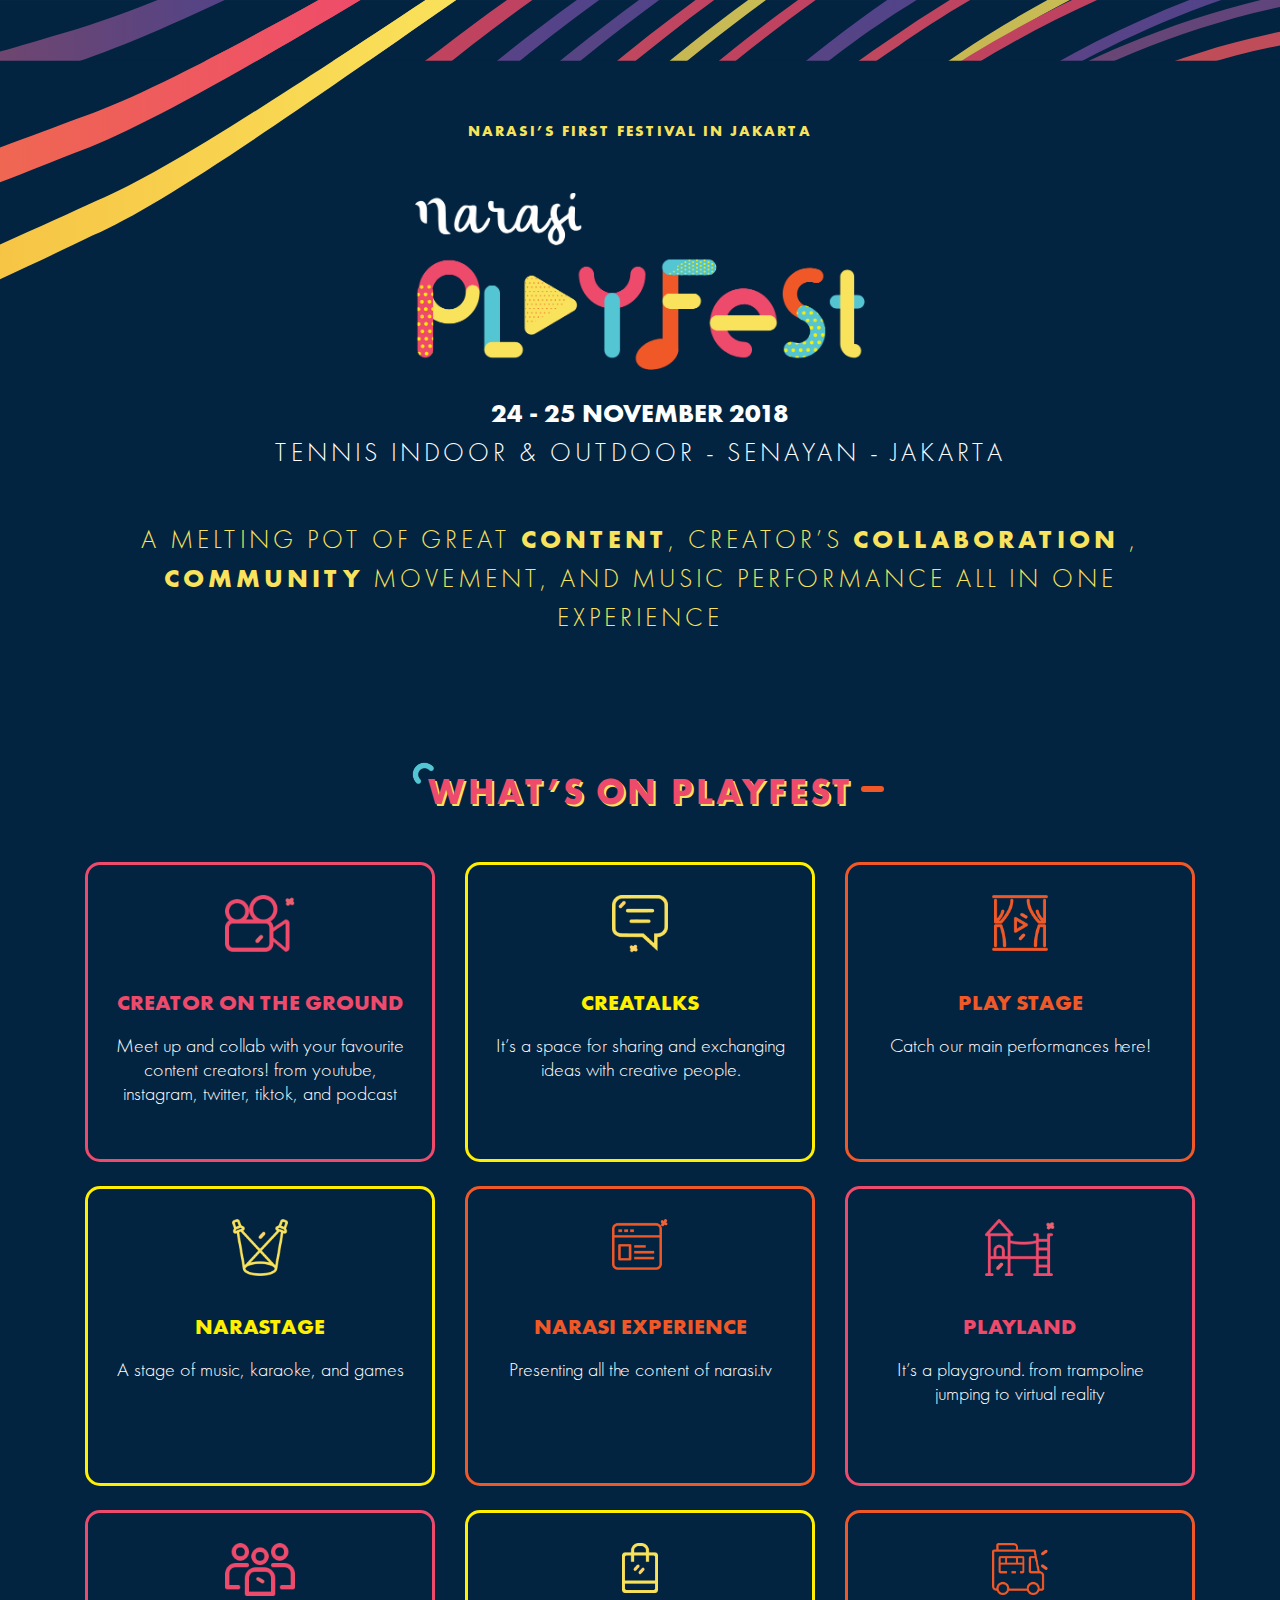
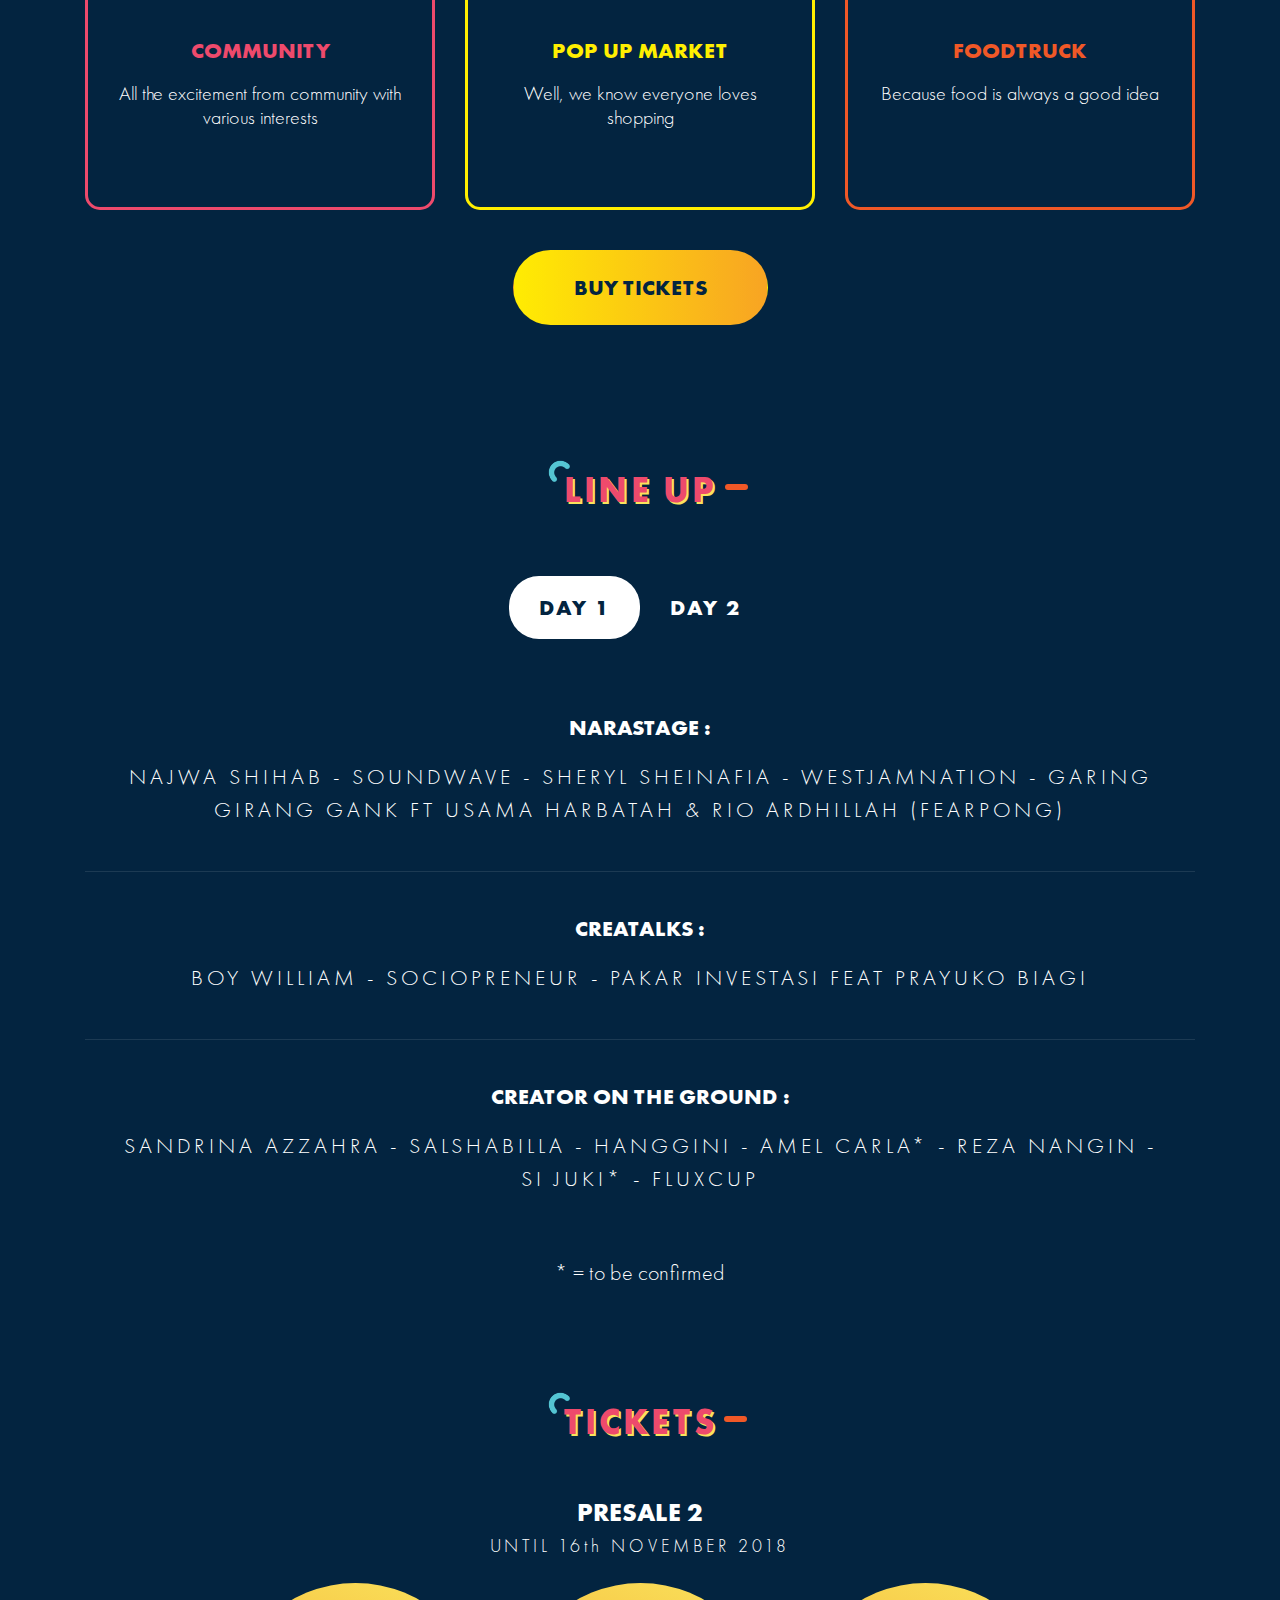
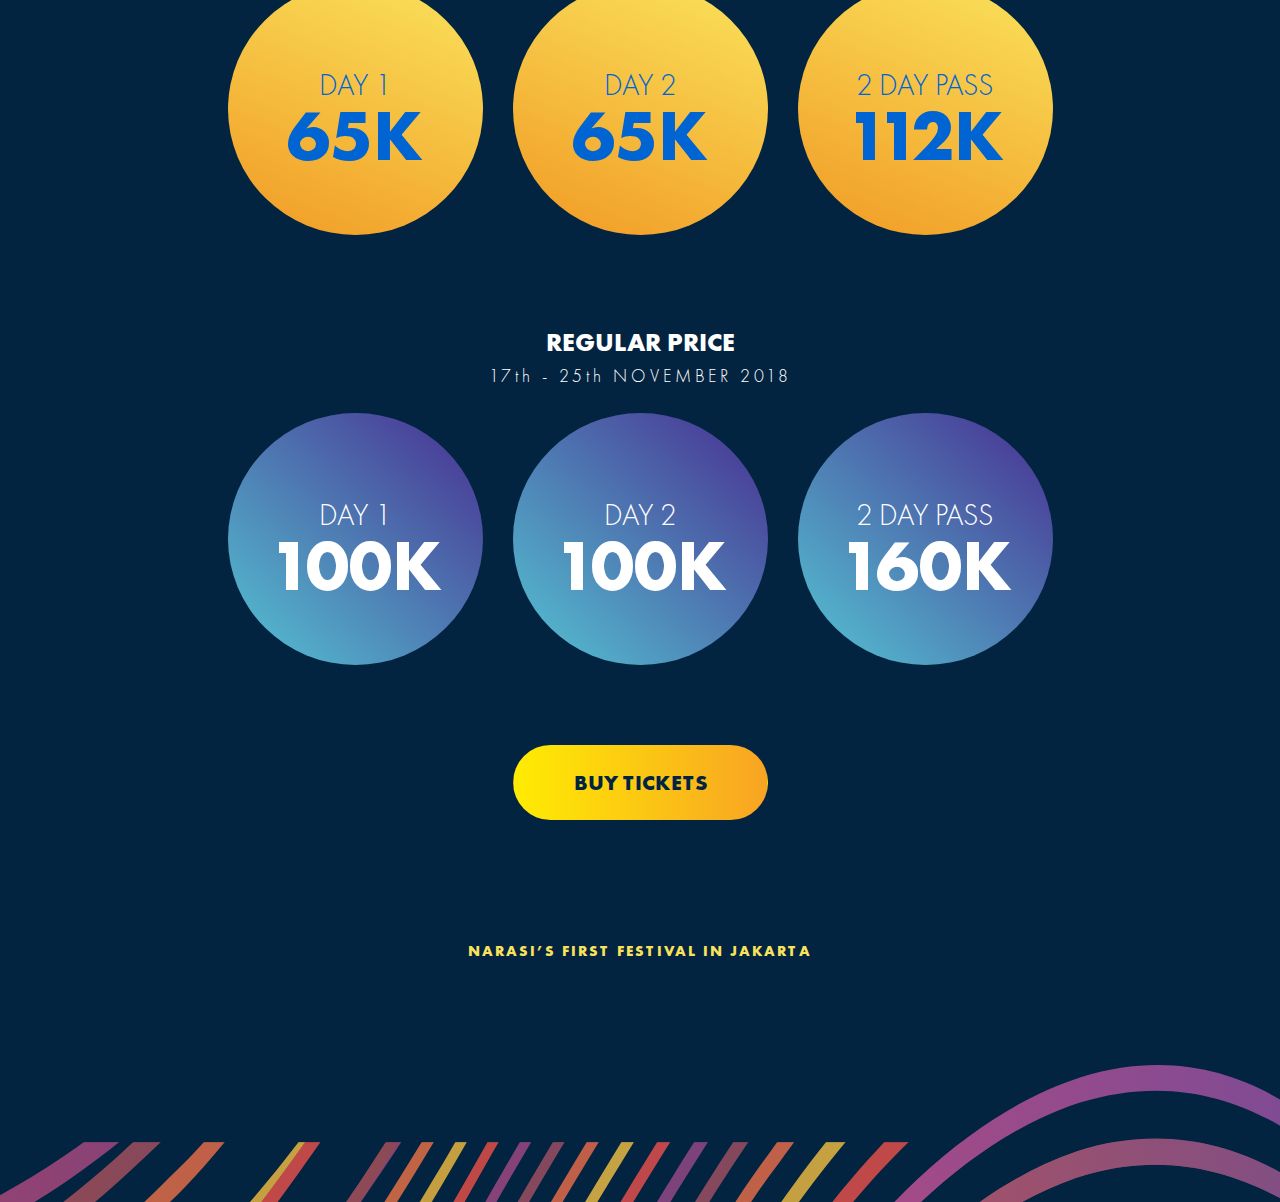
==== playfest.html @ a9dc9134 "first init" ====
<!doctype html>
<html lang="en">

<head>
    <title>Narasi TV - Playfest</title>
    <!-- Required meta tags -->
    <meta charset="utf-8">
    <meta name="viewport" content="width=device-width, initial-scale=1, shrink-to-fit=no, user-scalable=0">
    <link rel="shortcut icon" href="img/favicon.ico" type="image/x-icon" />

    <!-- Bootstrap CSS -->
    <link rel="stylesheet" href="assets/css/bootstrap.min.css">
    <link rel="stylesheet" href="assets/css/styles.css">
    <link rel="stylesheet" href="assets/css/responsive.css">
    <!-- Google Tag Manager -->
    <script>
        (function (w, d, s, l, i) {
            w[l] = w[l] || [];
            w[l].push({
                'gtm.start': new Date().getTime(),
                event: 'gtm.js'
            });
            var f = d.getElementsByTagName(s)[0],
                j = d.createElement(s),
                dl = l != 'dataLayer' ? '&l=' + l : '';
            j.async = true;
            j.src =
                'https://www.googletagmanager.com/gtm.js?id=' + i + dl;
            f.parentNode.insertBefore(j, f);
        })(window, document, 'script', 'dataLayer', 'GTM-NXWLN9T');
    </script>
    <!-- End Google Tag Manager -->

</head>

<body class="bg-land">
    <div class="container">
        <div class="text-center narasi-pad">
            <p class="head-text">NARASI’S FIRST FESTIVAL IN JAKARTA</p>
            <div class="logo mb-4">
                <img src="img/logo@2x.png" class="img-fluid" alt="">
            </div>
            <p class="basic">24 - 25 NOVEMBER 2018</p>
            <p class="basic-lite light-font lt-4 mb-5">TENNIS INDOOR & OUTDOOR - SENAYAN - JAKARTA</p>

            <p class="text-yellow melst">
                A MELTING POT OF GREAT <strong>CONTENT</strong>, CREATOR’S <strong>COLLABORATION</strong> , <br>
                <strong>COMMUNITY</strong> MOVEMENT, AND MUSIC PERFORMANCE ALL IN ONE EXPERIENCE
            </p>
        </div>
    </div>
    <div class="container pt-3">
        <div class="text-center">
            <h3 class="heading-3 mt-5 mb-5">WHAT’S ON PLAYFEST</h3>
            <div class="row">
                <div class="col-xl-4 col-md-6 col-sm-6 mb-4">
                    <div class="tree-bdr red">
                        <div class="icona">
                            <img src="img/camera.png" class="img-fluid" alt="">
                        </div>
                        <h4 class="mt-5 mb-3">CREATOR ON THE GROUND</h4>
                        <p>Meet up and collab with your favourite content creators! from youtube, instagram, twitter,
                            tiktok, and podcast</p>
                    </div>
                </div>
                <div class="col-xl-4 col-md-6 col-sm-6 mb-4">
                    <div class="tree-bdr yellow">
                        <div class="icona">
                            <img src="img/ic-creatalks@2x.png" class="img-fluid" alt="">
                        </div>
                        <h4 class="mt-5 mb-3">CREATALKS</h4>
                        <p>It’s a space for sharing and exchanging ideas with creative people.</p>
                    </div>
                </div>
                <div class="col-xl-4 col-md-6 col-sm-6 mb-4">
                    <div class="tree-bdr orange">
                        <div class="icona">
                            <img src="img/ic-play-stage@2x.png" class="img-fluid" alt="">
                        </div>
                        <h4 class="mt-5 mb-3">PLAY STAGE</h4>
                        <p>Catch our main performances here!</p>
                    </div>
                </div>
                <div class="col-xl-4 col-md-6 col-sm-6 mb-4">
                    <div class="tree-bdr yellow">
                        <div class="icona">
                            <img src="img/ic-narastage@2x.png" class="img-fluid" alt="">
                        </div>
                        <h4 class="mt-5 mb-3">NARASTAGE</h4>
                        <p>A stage of music, karaoke, and games </p>
                    </div>
                </div>

                <div class="col-xl-4 col-md-6 col-sm-6 mb-4">
                    <div class="tree-bdr orange">
                        <div class="icona">
                            <img src="img/ic-naraex@2x.png" class="img-fluid" alt="">
                        </div>
                        <h4 class="mt-5 mb-3">NARASI EXPERIENCE</h4>
                        <p>Presenting all the content of narasi.tv</p>
                    </div>
                </div>

                <div class="col-xl-4 col-md-6 col-sm-6 mb-4">
                    <div class="tree-bdr red">
                        <div class="icona">
                            <img src="img/ic-playland@2x.png" class="img-fluid" alt="">
                        </div>
                        <h4 class="mt-5 mb-3">PLAYLAND</h4>
                        <p>It’s a playground. from trampoline jumping to virtual reality</p>
                    </div>
                </div>
                <div class="col-xl-4 col-md-6 col-sm-6 mb-4">
                    <div class="tree-bdr red">
                        <div class="icona">
                            <img src="img/ic-comminity@2x.png" class="img-fluid" alt="">
                        </div>
                        <h4 class="mt-5 mb-3">COMMUNITY </h4>
                        <p>All the excitement from community with various interests</p>
                    </div>
                </div>
                <div class="col-xl-4 col-md-6 col-sm-6 mb-4">
                    <div class="tree-bdr yellow">
                        <div class="icona popup">
                            <img src="img/ic-popup@2x.png" class="img-fluid" alt="">
                        </div>
                        <h4 class="mt-5 mb-3">POP UP MARKET</h4>
                        <p>Well, we know everyone loves shopping </p>
                    </div>
                </div>
                <div class="col-xl-4 col-md-6 col-sm-6 mb-4">
                    <div class="tree-bdr orange">
                        <div class="icona">
                            <img src="img/ic-foodtruck@2x.png" class="img-fluid" alt="">
                        </div>
                        <h4 class="mt-5 mb-3">FOODTRUCK</h4>
                        <p>Because food is always a good idea</p>
                    </div>
                </div>
            </div>

            <a href="http://bit.ly/tiketplayfest" class="btn btn-yellow mt-3">BUY TICKETS</a>
        </div>
    </div>
    <div class="container pt-5 mt-5">
        <div class="text-center">
            <h3 class="heading-3 mt-5 mb-5">LINE UP</h3>

            <div class="content-tab pt-3">
                <ul class="nav nav-pills justify-content-center" id="myTab" role="tablist">
                    <li class="nav-item">
                        <a class="nav-link nav-link-tab active" id="day-one-tab" data-toggle="tab" href="#day-one" role="tab"
                            aria-controls="day-one" aria-selected="true">DAY 1</a>
                    </li>
                    <li class="nav-item">
                        <a class="nav-link nav-link-tab" id="day-two-tab" data-toggle="tab" href="#day-two" role="tab"
                            aria-controls="day-two" aria-selected="false">DAY 2</a>
                    </li>
                </ul>
                <div class="tab-content mt-5" id="myTabContent">
                    <div class="tab-pane fade show active" id="day-one" role="tabpanel" aria-labelledby="day-one-tab">
                        <div class="pt-4 mb-3">
                            <p class="line-title">NARASTAGE :</p>
                            <p class="lt-4 line-up">
                                NAJWA SHIHAB - SOUNDWAVE - SHERYL SHEINAFIA - WESTJAMNATION - GARING <br>
                                GIRANG GANK FT USAMA HARBATAH & RIO ARDHILLAH (FEARPONG)
                            </p>
                        </div>
                        <hr>
                        <div class="pt-4 mb-3">
                            <p class="line-title">CREATALKS :</p>
                            <p class="lt-4 line-up">
                                BOY WILLIAM - SOCIOPRENEUR - PAKAR INVESTASI FEAT PRAYUKO BIAGI
                            </p>
                        </div>
                        <hr>
                        <div class="pt-4 mb-3">
                            <p class="line-title">CREATOR ON THE GROUND :</p>
                            <p class="lt-4 line-up">
                                SANDRINA AZZAHRA - SALSHABILLA - HANGGINI - AMEL CARLA* - REZA NANGIN - <br> SI JUKI* -
                                FLUXCUP
                            </p>
                        </div>
                        <p class="pt-3">* = to be confirmed</p>
                    </div>
                    <div class="tab-pane fade" id="day-two" role="tabpanel" aria-labelledby="day-two-tab">
                        <div class="pt-4 mb-3">
                            <p class="line-title">NARASTAGE :</p>
                            <p class="lt-4">
                                KUNTO AJI - BARASUARA - ELMAND OFFICIAL & KARINA LARASATI - HIVI - OOMLEO BERKARAOKE -
                                NAJWA SHIHAB - TOMPI & GLENN - MARIO PRATAMA & NARENDRA PAWAKA (DUO BUDJANG) - TEPPY
                                FROM TEPPY-O-METER MOVIE REVIEW - FENTY EFFENDY FROM BUKA BUKU
                            </p>
                        </div>
                        <hr>
                        <div class="pt-4 mb-3">
                            <p>CREATALKS :</p>
                            <p class="lt-4">
                                BENAZIO RIZKI PUTRA - DUO BUDJANG X ANDOVI DA LOPEZ*
                            </p>
                        </div>
                        <hr>
                        <div class="pt-4 mb-3">
                            <p>CREATOR ON THE GROUND :</p>
                            <p class="lt-4">
                                HANDOKO TJUNG - FELLEXANDRO RUBY - PUTRA BACHTERA
                            </p>
                        </div>
                        <p class="pt-3">* = to be confirmed</p>
                    </div>
                </div>
            </div>
        </div>
    </div>

    <div class="container pt-5">
        <div class="text-center">
            <h3 class="heading-3 mt-5 mb-5">TICKETS</h3>

            <div class="price-list">
                <p class="mb-0 basic">PRESALE 2</p>
                <p class="text-18 lt-4">UNTIL 16th NOVEMBER 2018</p>

                <div class="row justify-content-md-center mt-4">
                    <div class="col-lg-3 col-md-6 mb-3">
                        <div class="presale">
                            <p>DAY 1</p>
                            <h4 class="price mb-0">65K</h4>
                        </div>
                    </div>
                    <div class="col-lg-3 col-md-6 mb-3">
                        <div class="presale">
                            <p>DAY 2</p>
                            <h4 class="price mb-0">65K</h4>
                        </div>
                    </div>
                    <div class="col-lg-3 col-md-6 mb-3">
                        <div class="presale">
                            <p>2 DAY PASS</p>
                            <h4 class="price mb-0">112K</h4>
                        </div>
                    </div>
                </div>
            </div>
            <div class="price-list pt-4 mt-5 pb-3">
                <p class="mb-0 basic">REGULAR PRICE</p>
                <p class="text-18 lt-4">17th - 25th NOVEMBER 2018</p>

                <div class="row justify-content-md-center mt-4">
                    <div class="col-lg-3 col-md-6 mb-3">
                        <div class="presale blue">
                            <p>DAY 1</p>
                            <h4 class="price mb-0">100K</h4>
                        </div>
                    </div>
                    <div class="col-lg-3 col-md-6 mb-3">
                        <div class="presale blue">
                            <p>DAY 2</p>
                            <h4 class="price mb-0">100K</h4>
                        </div>
                    </div>
                    <div class="col-lg-3 col-md-6 mb-3">
                        <div class="presale blue">
                            <p>2 DAY PASS</p>
                            <h4 class="price mb-0">160K</h4>
                        </div>
                    </div>
                </div>
            </div>

            <a href="http://bit.ly/tiketplayfest" class="btn btn-yellow mt-5">BUY TICKETS</a>

        </div>
    </div>
    <div class="container footer text-center">
        <p class="head-text">NARASI’S FIRST FESTIVAL IN JAKARTA</p>
    </div>
    <!-- Optional JavaScript -->
    <!-- jQuery first, then Popper.js, then Bootstrap JS -->
    <script src="https://code.jquery.com/jquery-3.3.1.slim.min.js" integrity="sha384-q8i/X+965DzO0rT7abK41JStQIAqVgRVzpbzo5smXKp4YfRvH+8abtTE1Pi6jizo"
        crossorigin="anonymous"></script>
    <script src="https://cdnjs.cloudflare.com/ajax/libs/popper.js/1.14.3/umd/popper.min.js" integrity="sha384-ZMP7rVo3mIykV+2+9J3UJ46jBk0WLaUAdn689aCwoqbBJiSnjAK/l8WvCWPIPm49"
        crossorigin="anonymous"></script>
    <script src="assets/js/bootstrap.min.js"></script>

</body>
<!-- Google Tag Manager (noscript) -->
<noscript><iframe src="https://www.googletagmanager.com/ns.html?id=GTM-NXWLN9T" height="0" width="0" style="display:none;visibility:hidden"></iframe></noscript>
<!-- End Google Tag Manager (noscript) -->

</html>
---- assets/css/styles.css ----
@import url('font-awesome.min.css');

@font-face {
    font-family: 'Futura PT';
    src: url('../fonts/FuturaPT-Light.eot');
    src: url('../fonts/FuturaPT-Light.eot?#iefix') format('embedded-opentype'),
        url('../fonts/FuturaPT-Light.woff2') format('woff2'),
        url('../fonts/FuturaPT-Light.woff') format('woff'),
        url('../fonts/FuturaPT-Light.ttf') format('truetype');
    font-weight: 300;
    font-style: normal;
}

@font-face {
    font-family: 'Futura PT';
    src: url('../fonts/FuturaPT-Bold.eot');
    src: url('../fonts/FuturaPT-Bold.eot?#iefix') format('embedded-opentype'),
        url('../fonts/FuturaPT-Bold.woff2') format('woff2'),
        url('../fonts/FuturaPT-Bold.woff') format('woff'),
        url('../fonts/FuturaPT-Bold.ttf') format('truetype');
    font-weight: bold;
    font-style: normal;
}

body{
    font-family: 'Futura PT';
    font-weight: 300;
    font-style: normal;
    font-size: 22px;
    color: #fff;
}

.bg-land{
    background: url('../../img/bg.svg') no-repeat center top;
    background-size: cover;
}

.narasi-pad{
    padding-top: 120px;
}

.head-text{
    color: #FAE35C;
    letter-spacing: 2px;
    font-size: 15px;
    margin-bottom: 50px;
    font-weight: bold;
}

.text-yellow{
    color: #FAE35C;
}

.logo{
    width: 450px;
    margin: auto;
}
.basic{
    font-size: 26px;
    font-weight: bold;
    margin-bottom: 0;
}
.basic-lite{
    font-size: 26px;
    
}
.light-font{
    font-weight: 300;
}

.lt-2{
    letter-spacing: 2px;
}

.lt-4{
    letter-spacing: 4px;
}
strong{
    font-weight: bold;
}

.melst {
    margin: auto;
    margin-bottom: 70px;
    font-size: 26px;
    letter-spacing: 4px;
}

.heading-3{
    color: #EE4A6C;
    text-shadow: 2px 2px #FAE35C;
    position: relative;
        letter-spacing: 3px;
    font-weight: bold;
    font-size: 36px;
}

.heading-3::before{
    content: "";
    position: absolute;
    background: url('../../img/aksen.png') no-repeat center center;
    background-size: contain;
    width: 27px;
    height: 27px;
    margin-left: -20px;
    margin-top: -13px;
}

.heading-3::after {
    content: "";
    position: absolute;
    background: #F05827;
    width: 23px;
    height: 6px;
    border-radius: 10px;
    margin-top: 15px;
    margin-left: 8px;
}

.icona{
    width: 70px;
    margin: auto;
    height: 47px;
}

.icona.popup{
    width: 37px !important;
}

.tree-bdr {
    border: 3px #fff solid;
    padding: 30px 25px;
    border-radius: 15px;
    min-height: 300px;
}

.tree-bdr h4{
    font-size: 22px;
    font-weight: bold;
}

.tree-bdr p {
    line-height: 24px;
    font-size: 20px;
}


.tree-bdr.red {
    border: 3px #EE4A6C solid;
}

.tree-bdr.red h4{
    color: #EE4A6C;
}


.tree-bdr.yellow {
    border: 3px #FFEF00 solid;
}

.tree-bdr.yellow .icona, .tree-bdr.orange .icona{
    width: 56px;
}

.tree-bdr.yellow h4{
    color: #FFEF00;
}


.tree-bdr.orange {
    border: 3px #F05827 solid;
}

.tree-bdr.orange h4{
    color: #F05827;
}

.btn-yellow {
    background: rgb(255,236,2);
    background: linear-gradient(90deg, rgba(255,236,2,1) 0%, rgba(248,164,35,1) 100%);
    border-color: transparent;
    border-radius: 50px;
    color: #032440;
    /* height: 50px; */
    font-size: 22px;
    font-weight: bold;
    padding: 20px 60px;
}

.btn-yellow:hover {
    background: rgb(255,236,2);
    background: linear-gradient(270deg, rgba(255,236,2,1) 0%, rgba(248,164,35,1) 100%);
    color: #032440;

}

.nav-pills .nav-link-tab.active {
    color: #032440;
    background-color: #fff;
    border-radius: 30px;
}

.nav-link-tab {
    display: block;
    padding: 15px 30px;
    font-weight: bold;
    letter-spacing: 2px;
    color: #fff;
}
.nav-link-tab:hover{
    opacity: 0.6;
    color: #fff;
}

.line-title{
    font-weight: bold;
}
.line-up{
    margin-bottom: 45px;
}

hr{
    border-top: 1px solid rgba(255, 255, 255, 0.1);
}

.text-18{
    font-size: 18px;
}

.presale {
    background: rgb(250,227,92);
    background: linear-gradient(202deg, rgba(250,227,92,1) 0%, rgba(241,154,36,1) 100%);
    color: #0164D3;
    border-radius: 50%;
    padding: 80px 0px;
    margin: auto;
}
.presale p{
    font-size: 30px;
    margin-bottom: 8px;
}

.price {
    font-size: 72px;
    line-height: 39px;
    font-weight: bold;
}


.presale.blue{
    background: rgb(84,197,211);
    background: linear-gradient(43deg, rgba(84,197,211,1) 0%, rgba(72,45,145,1) 100%);
    color: #fff;
}

.footer{
    margin-top: 120px;
    padding-bottom: 190px;
}
@media (max-width: 576px) { 
    .presale{
        width: 90%;
        padding: 110px 0px;
    }
    .logo{
       width: 300px;
    }
    .head-text{
        margin-top: 30px;
    }
    .basic, .basic-lite, .melst{
        font-size: 20px;
    }
}
---- assets/css/responsive.css ----
@media (max-width: 1199.98px) {
    .bg-land{
        background-size: cover;
    }
    .footer {
        margin-top: 63px;
        padding-bottom: 116px;
    }
}


@media (max-width: 991.98px) {

}

@media (max-width: 767.98px) {

}


@media (max-width: 575.98px) {

}

@media (max-width: 380px) {
    .logo {
        width: 86%;
        margin: auto;
            margin-bottom: auto;
    }

}
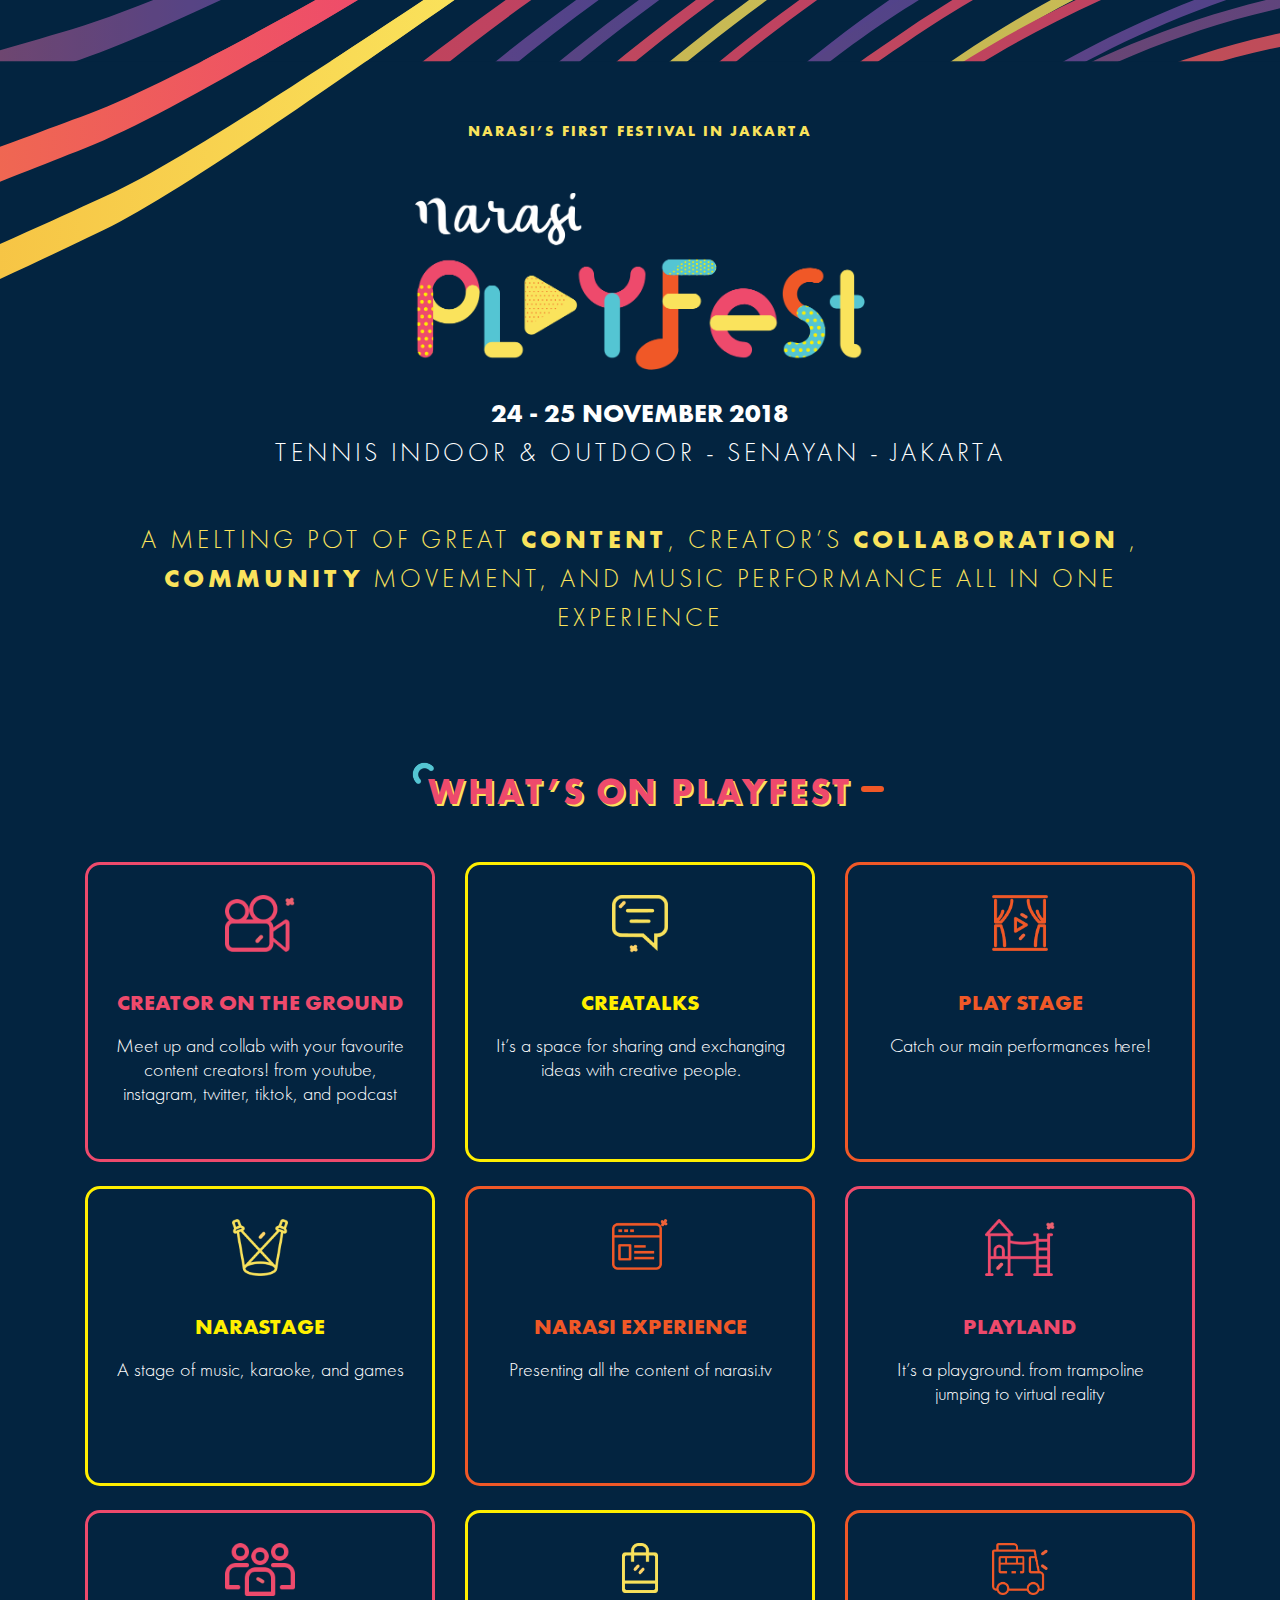
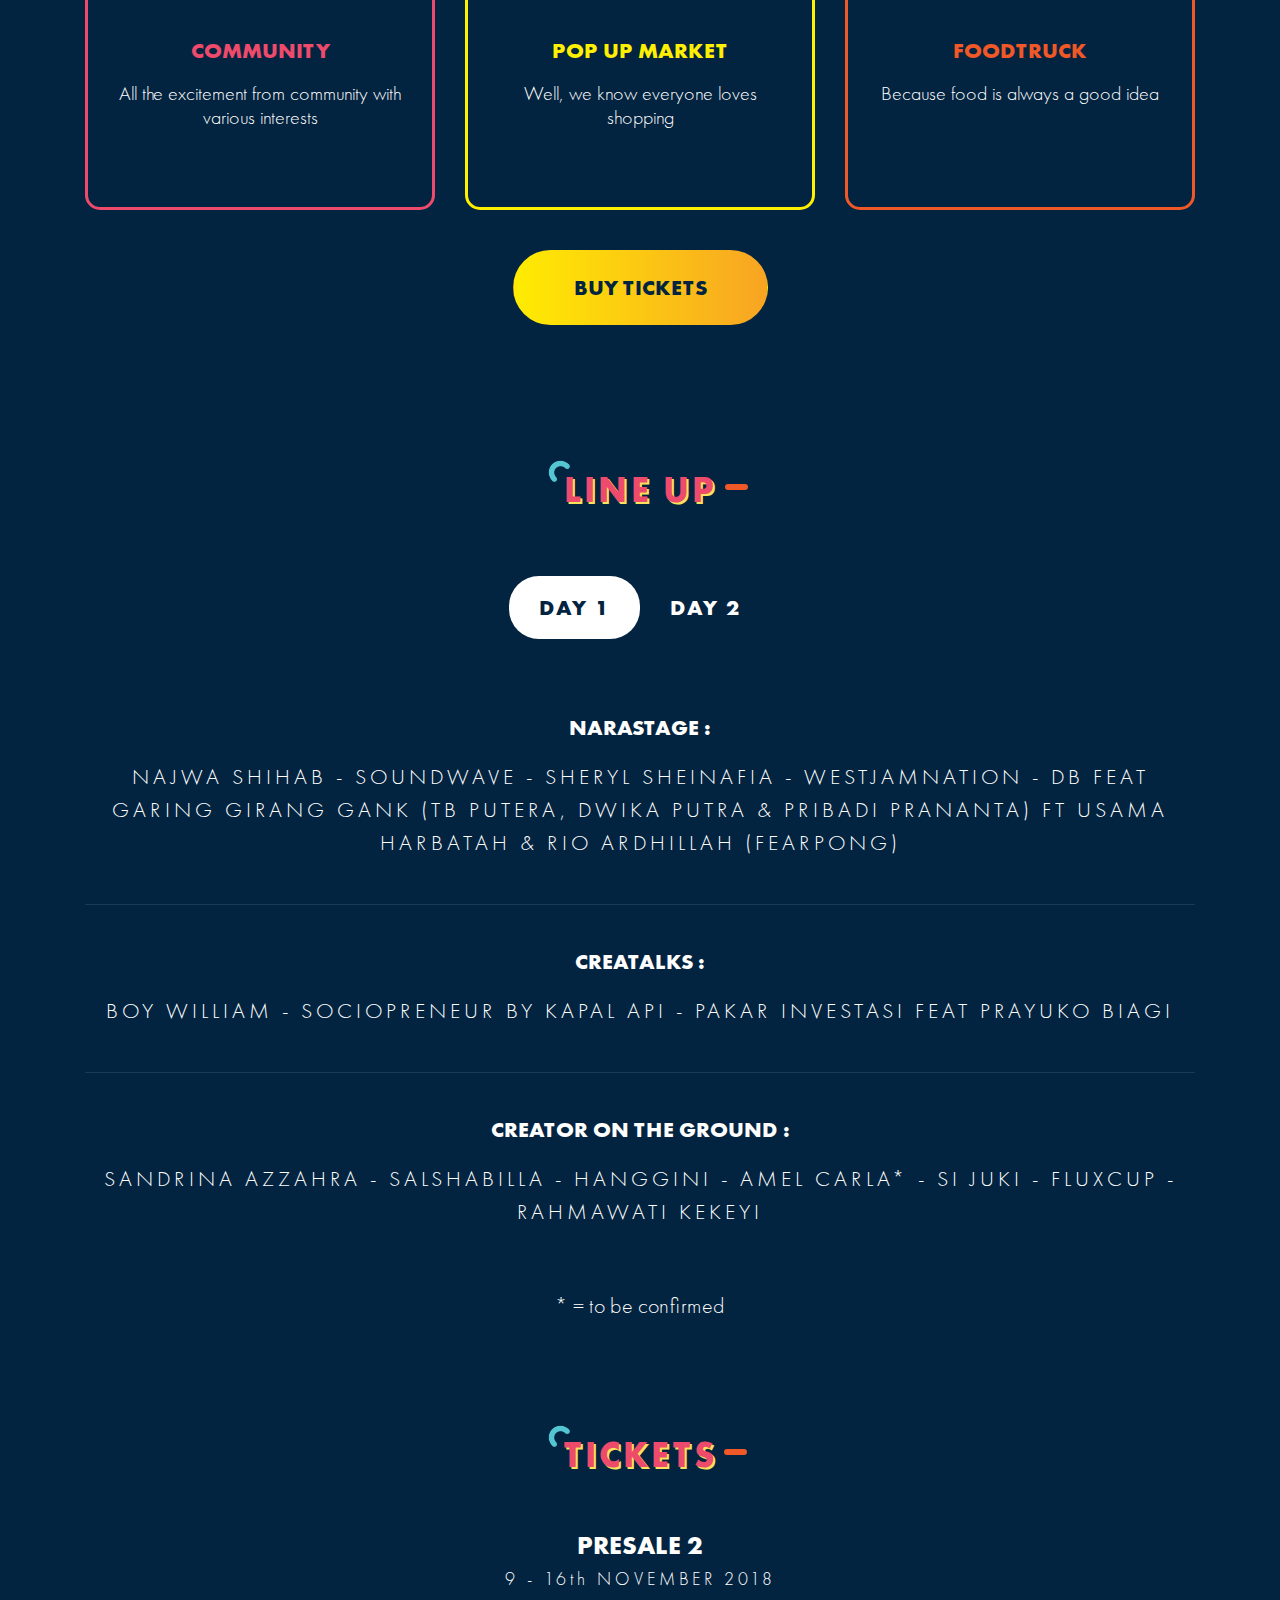
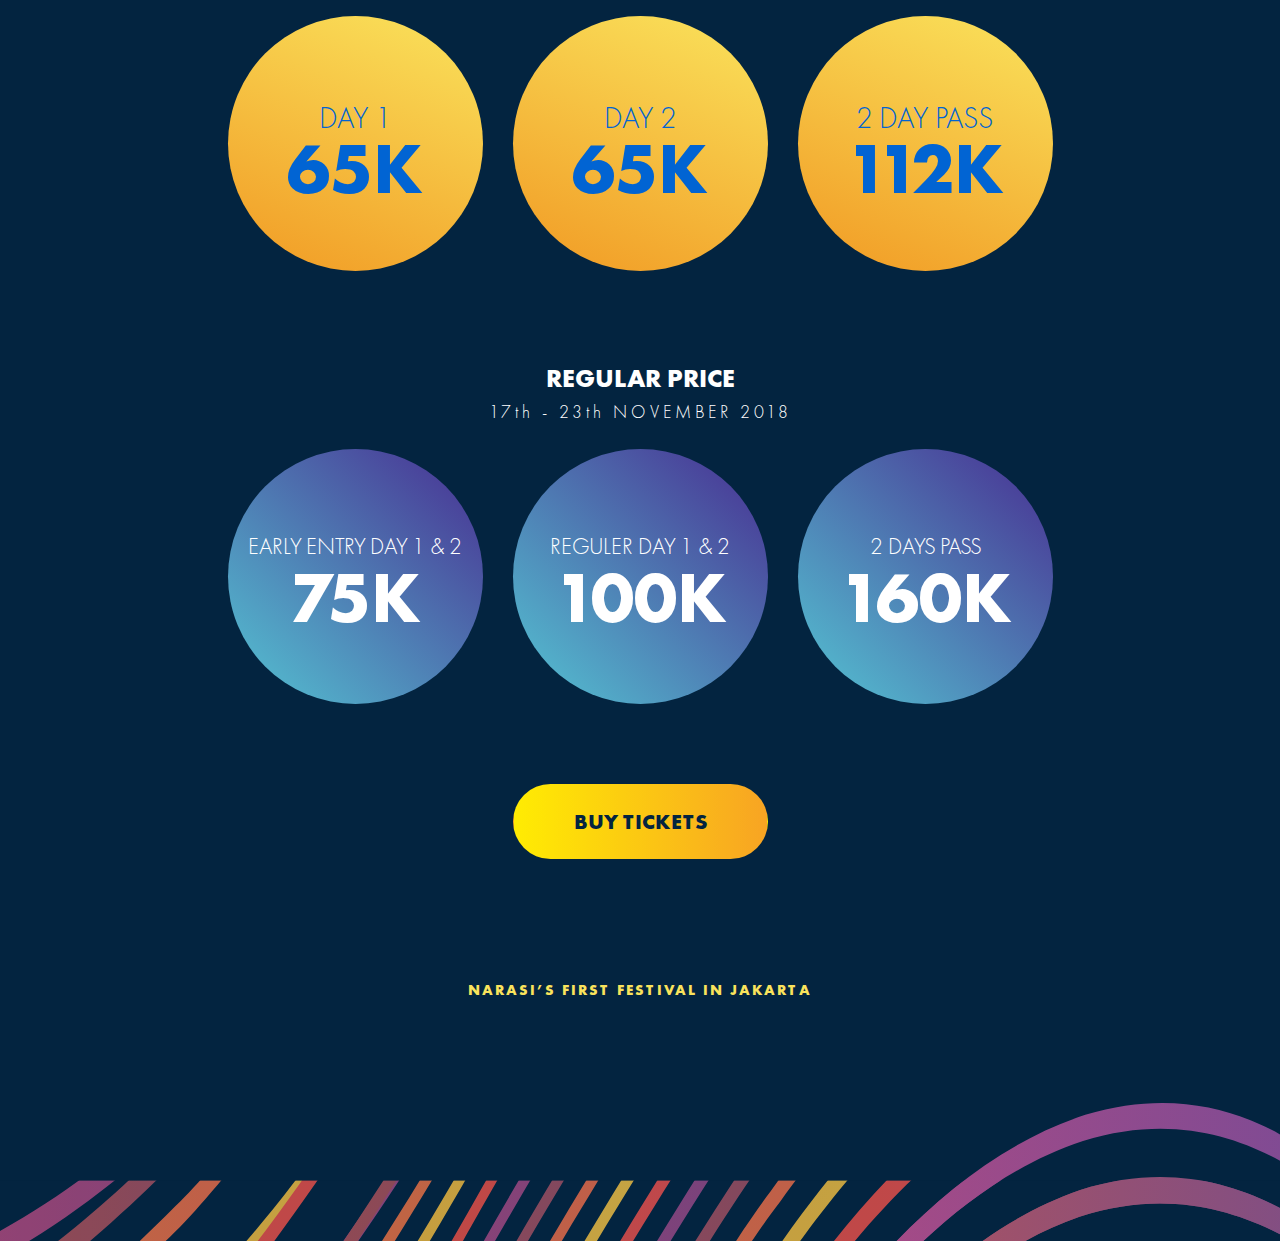
==== commit b6aefe40: "fix line up artist" ====
--- a/playfest.html
+++ b/playfest.html
@@ -162,23 +162,22 @@
                         <div class="pt-4 mb-3">
                             <p class="line-title">NARASTAGE :</p>
                             <p class="lt-4 line-up">
-                                NAJWA SHIHAB - SOUNDWAVE - SHERYL SHEINAFIA - WESTJAMNATION - GARING <br>
-                                GIRANG GANK FT USAMA HARBATAH & RIO ARDHILLAH (FEARPONG)
+                                NAJWA SHIHAB - SOUNDWAVE - SHERYL SHEINAFIA - WESTJAMNATION - DB feat Garing Girang Gank (TB Putera, Dwika Putra & Pribadi Prananta) ft Usama Harbatah & Rio Ardhillah (Fearpong)
                             </p>
                         </div>
                         <hr>
                         <div class="pt-4 mb-3">
                             <p class="line-title">CREATALKS :</p>
                             <p class="lt-4 line-up">
-                                BOY WILLIAM - SOCIOPRENEUR - PAKAR INVESTASI FEAT PRAYUKO BIAGI
+                                BOY WILLIAM - Sociopreneur by Kapal Api - Pakar Investasi feat Prayuko Biagi
                             </p>
                         </div>
                         <hr>
                         <div class="pt-4 mb-3">
                             <p class="line-title">CREATOR ON THE GROUND :</p>
                             <p class="lt-4 line-up">
-                                SANDRINA AZZAHRA - SALSHABILLA - HANGGINI - AMEL CARLA* - REZA NANGIN - <br> SI JUKI* -
-                                FLUXCUP
+                                SANDRINA AZZAHRA - SALSHABILLA - HANGGINI - AMEL CARLA* -  SI JUKI -
+                                FLUXCUP - Rahmawati Kekeyi
                             </p>
                         </div>
                         <p class="pt-3">* = to be confirmed</p>
@@ -186,7 +185,7 @@
                     <div class="tab-pane fade" id="day-two" role="tabpanel" aria-labelledby="day-two-tab">
                         <div class="pt-4 mb-3">
                             <p class="line-title">NARASTAGE :</p>
-                            <p class="lt-4">
+                            <p class="lt-4 line-up">
                                 KUNTO AJI - BARASUARA - ELMAND OFFICIAL & KARINA LARASATI - HIVI - OOMLEO BERKARAOKE -
                                 NAJWA SHIHAB - TOMPI & GLENN - MARIO PRATAMA & NARENDRA PAWAKA (DUO BUDJANG) - TEPPY
                                 FROM TEPPY-O-METER MOVIE REVIEW - FENTY EFFENDY FROM BUKA BUKU
@@ -195,15 +194,15 @@
                         <hr>
                         <div class="pt-4 mb-3">
                             <p>CREATALKS :</p>
-                            <p class="lt-4">
-                                BENAZIO RIZKI PUTRA - DUO BUDJANG X ANDOVI DA LOPEZ*
+                            <p class="lt-4 line-up">
+                                BENAZIO RIZKI PUTRA - DUO BUDJANG X ANDOVI DA LOPEZ* - Ayyah & anakku (Aulion & Vandy) - Pijaru
                             </p>
                         </div>
                         <hr>
                         <div class="pt-4 mb-3">
                             <p>CREATOR ON THE GROUND :</p>
-                            <p class="lt-4">
-                                HANDOKO TJUNG - FELLEXANDRO RUBY - PUTRA BACHTERA
+                            <p class="lt-4 line-up">
+                                HANDOKO TJUNG - FELLEXANDRO RUBY - PUTRA BACHTERA - Reza Nangin & Martin Anugrah - Bayu Skak
                             </p>
                         </div>
                         <p class="pt-3">* = to be confirmed</p>
@@ -219,7 +218,7 @@
 
             <div class="price-list">
                 <p class="mb-0 basic">PRESALE 2</p>
-                <p class="text-18 lt-4">UNTIL 16th NOVEMBER 2018</p>
+                <p class="text-18 lt-4">9 - 16th NOVEMBER 2018</p>
 
                 <div class="row justify-content-md-center mt-4">
                     <div class="col-lg-3 col-md-6 mb-3">
@@ -244,24 +243,24 @@
             </div>
             <div class="price-list pt-4 mt-5 pb-3">
                 <p class="mb-0 basic">REGULAR PRICE</p>
-                <p class="text-18 lt-4">17th - 25th NOVEMBER 2018</p>
+                <p class="text-18 lt-4">17th - 23th NOVEMBER 2018</p>
 
                 <div class="row justify-content-md-center mt-4">
                     <div class="col-lg-3 col-md-6 mb-3">
                         <div class="presale blue">
-                            <p>DAY 1</p>
+                            <p class="pre-small">Early entry DAY 1 & 2</p>
+                            <h4 class="price mb-0">75K</h4>
+                        </div>
+                    </div>
+                    <div class="col-lg-3 col-md-6 mb-3">
+                        <div class="presale blue">
+                            <p class="pre-small">Reguler day 1 & 2</p>
                             <h4 class="price mb-0">100K</h4>
                         </div>
                     </div>
                     <div class="col-lg-3 col-md-6 mb-3">
                         <div class="presale blue">
-                            <p>DAY 2</p>
-                            <h4 class="price mb-0">100K</h4>
-                        </div>
-                    </div>
-                    <div class="col-lg-3 col-md-6 mb-3">
-                        <div class="presale blue">
-                            <p>2 DAY PASS</p>
+                            <p class="pre-small">2 DAYS PASS</p>
                             <h4 class="price mb-0">160K</h4>
                         </div>
                     </div>
--- a/assets/css/styles.css
+++ b/assets/css/styles.css
@@ -217,6 +217,7 @@
 }
 .line-up{
     margin-bottom: 45px;
+    text-transform: uppercase;
 }
 
 hr{
@@ -234,10 +235,16 @@
     border-radius: 50%;
     padding: 80px 0px;
     margin: auto;
+    height: 255px;
 }
 .presale p{
     font-size: 30px;
     margin-bottom: 8px;
+}
+.presale p.pre-small{
+    font-size: 23px;
+    margin-bottom: 15px;
+    text-transform: uppercase;
 }
 
 .price {
@@ -261,6 +268,7 @@
     .presale{
         width: 90%;
         padding: 110px 0px;
+        height: auto;
     }
     .logo{
        width: 300px;
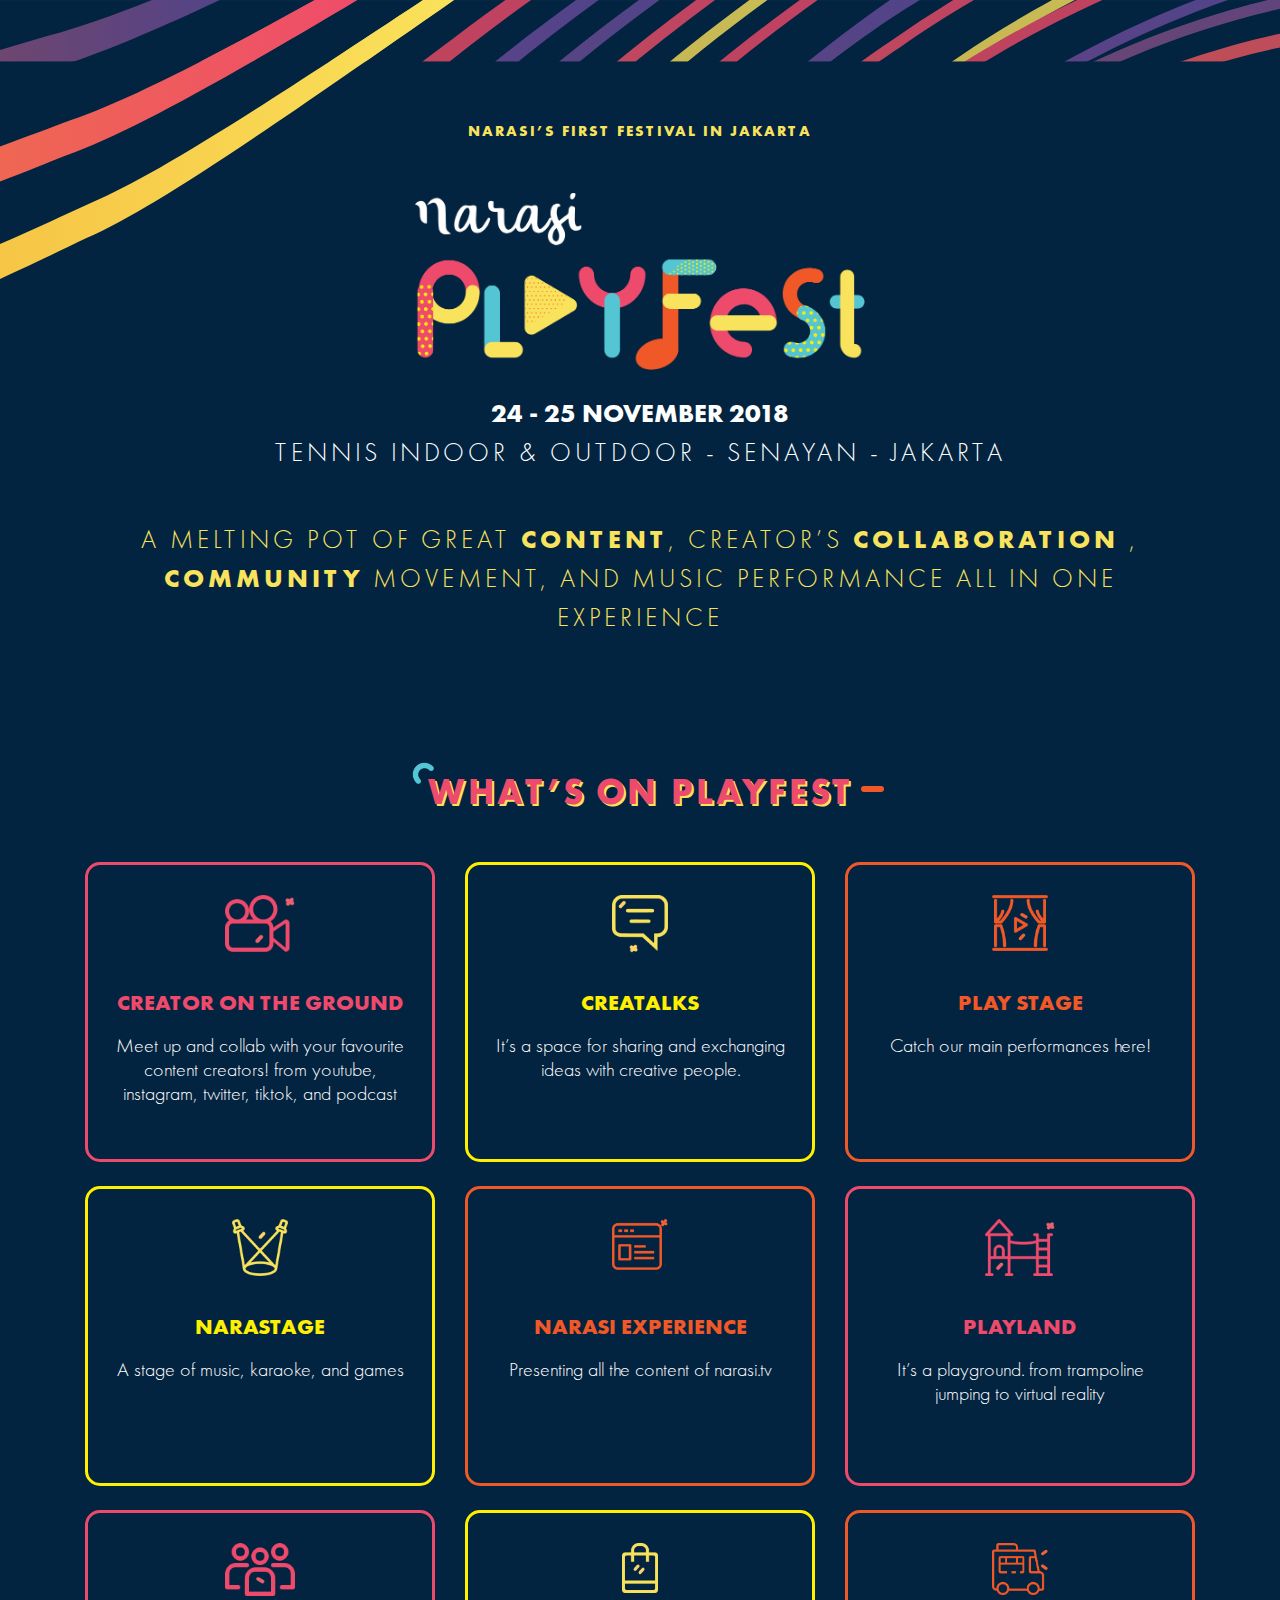
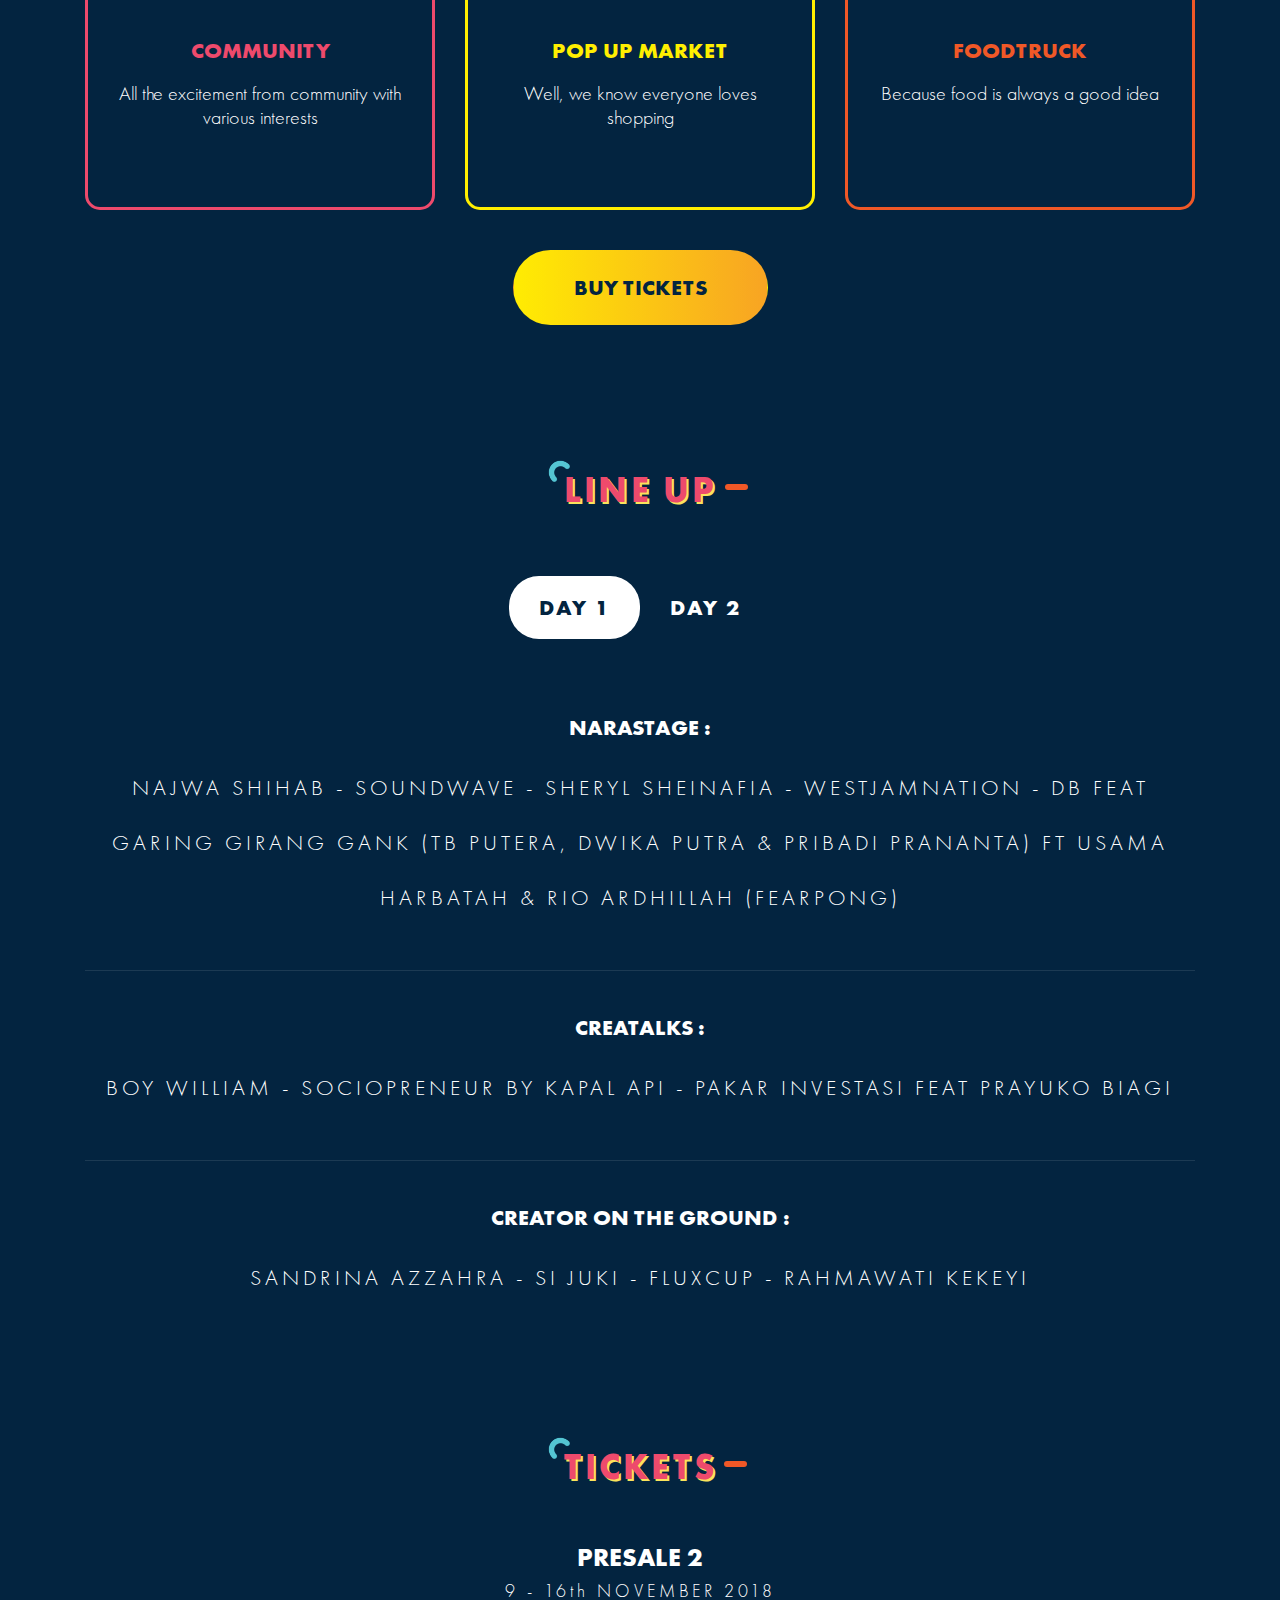
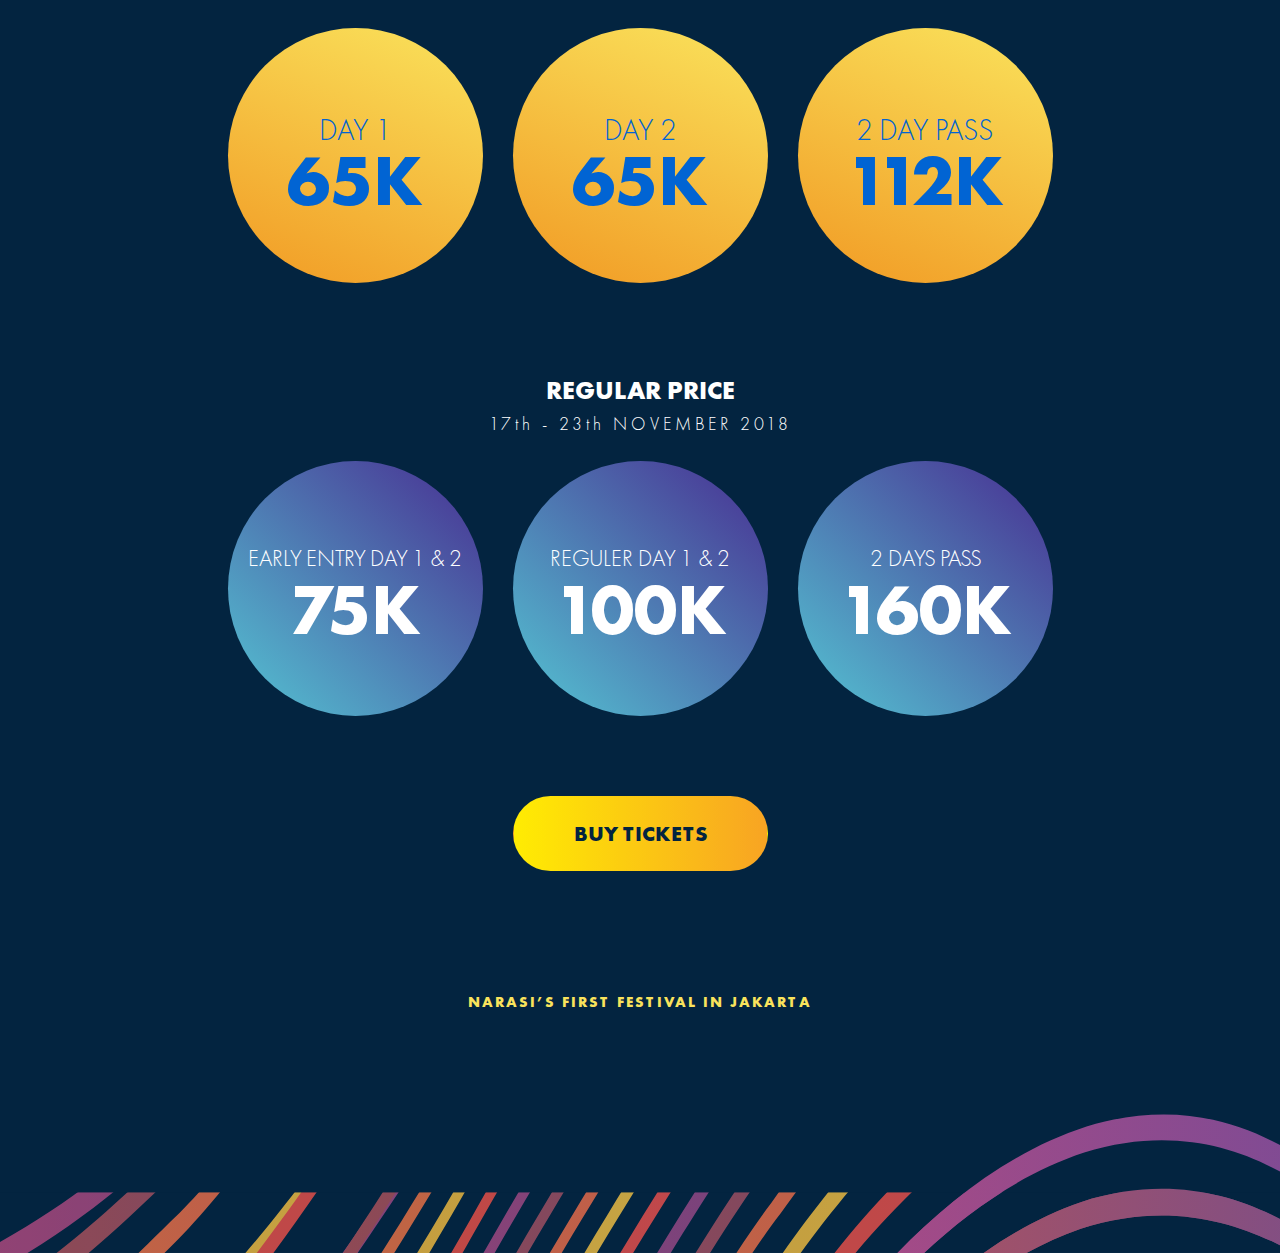
==== commit e25f7805: "edit line up" ====
--- a/playfest.html
+++ b/playfest.html
@@ -176,11 +176,11 @@
                         <div class="pt-4 mb-3">
                             <p class="line-title">CREATOR ON THE GROUND :</p>
                             <p class="lt-4 line-up">
-                                SANDRINA AZZAHRA - SALSHABILLA - HANGGINI - AMEL CARLA* -  SI JUKI -
+                                SANDRINA AZZAHRA -  SI JUKI -
                                 FLUXCUP - Rahmawati Kekeyi
                             </p>
                         </div>
-                        <p class="pt-3">* = to be confirmed</p>
+                       
                     </div>
                     <div class="tab-pane fade" id="day-two" role="tabpanel" aria-labelledby="day-two-tab">
                         <div class="pt-4 mb-3">
@@ -195,7 +195,7 @@
                         <div class="pt-4 mb-3">
                             <p>CREATALKS :</p>
                             <p class="lt-4 line-up">
-                                BENAZIO RIZKI PUTRA - DUO BUDJANG X ANDOVI DA LOPEZ* - Ayyah & anakku (Aulion & Vandy) - Pijaru
+                                BENAZIO RIZKI PUTRA - DUO BUDJANG X Ayyah & anakku (Aulion & Vandy) - Pijaru
                             </p>
                         </div>
                         <hr>
@@ -205,7 +205,7 @@
                                 HANDOKO TJUNG - FELLEXANDRO RUBY - PUTRA BACHTERA - Reza Nangin & Martin Anugrah - Bayu Skak
                             </p>
                         </div>
-                        <p class="pt-3">* = to be confirmed</p>
+                       
                     </div>
                 </div>
             </div>
--- a/assets/css/styles.css
+++ b/assets/css/styles.css
@@ -218,6 +218,7 @@
 .line-up{
     margin-bottom: 45px;
     text-transform: uppercase;
+    line-height: 55px;
 }
 
 hr{
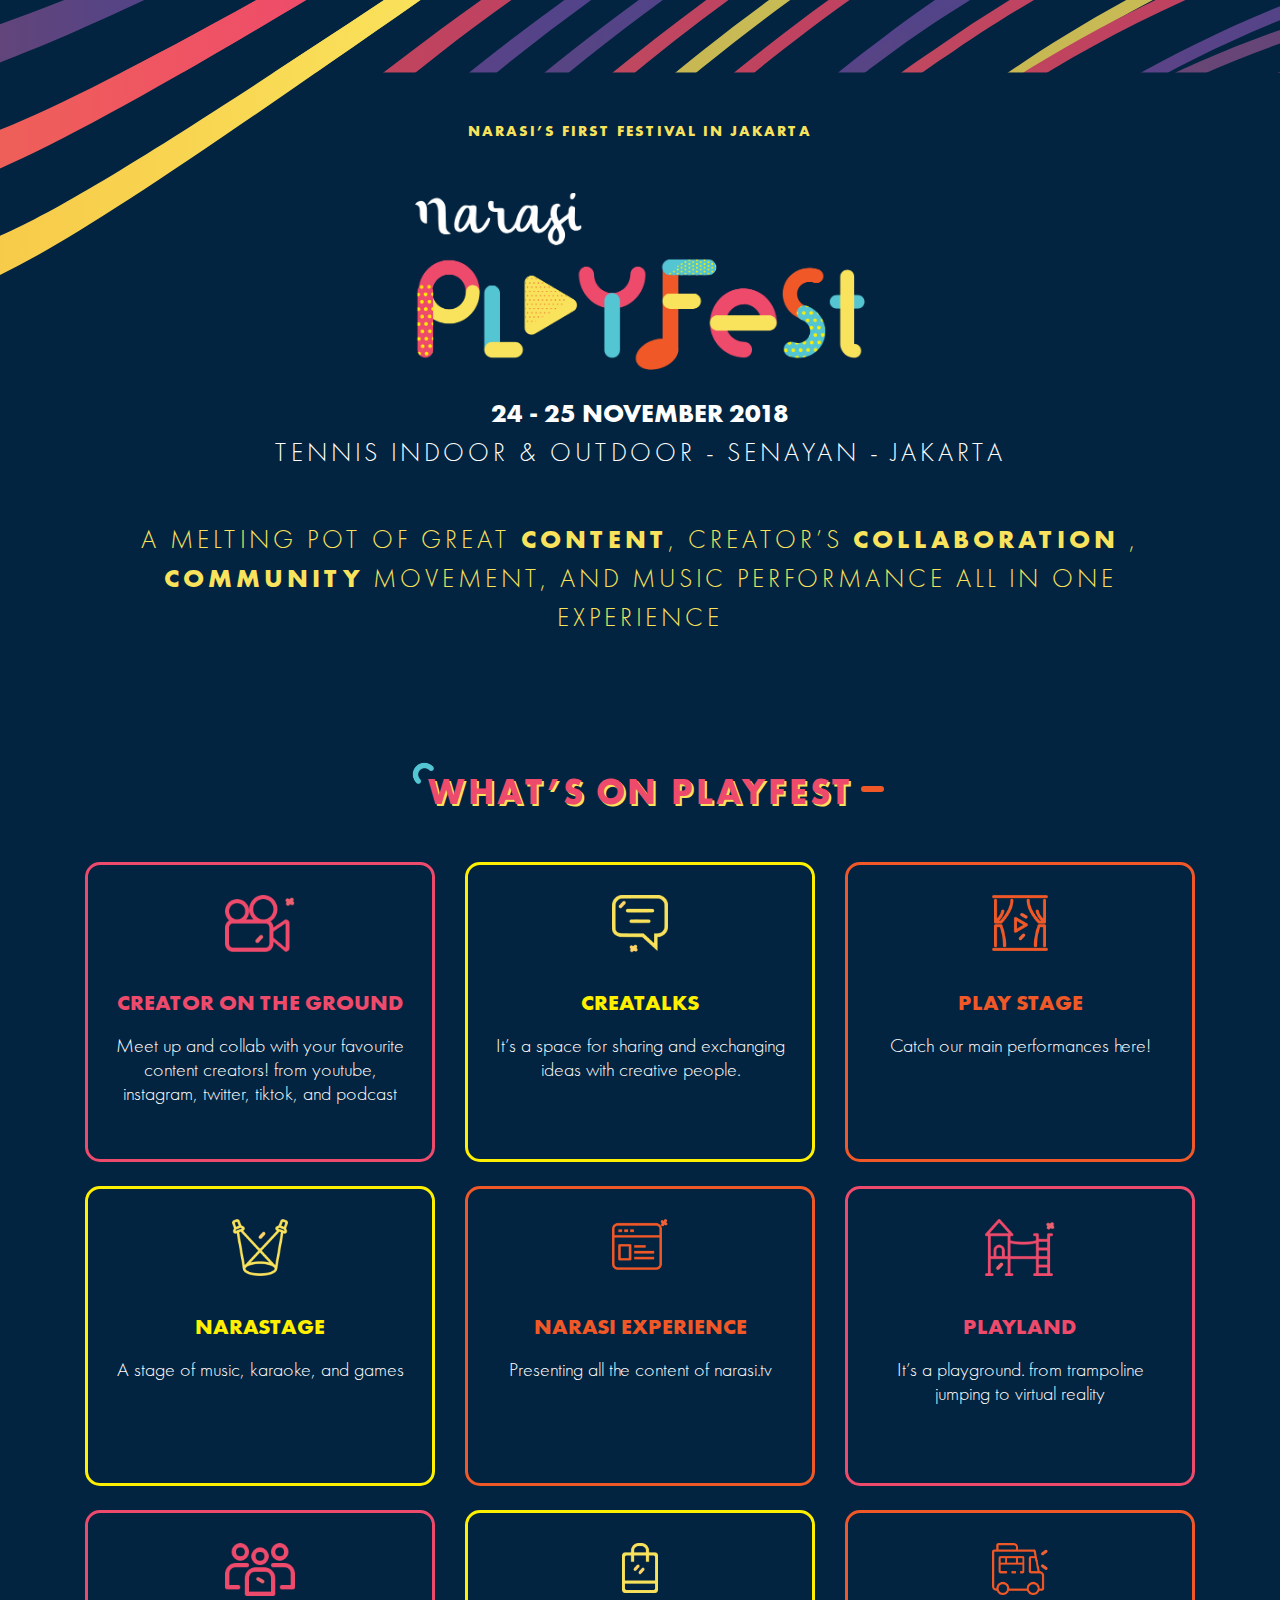
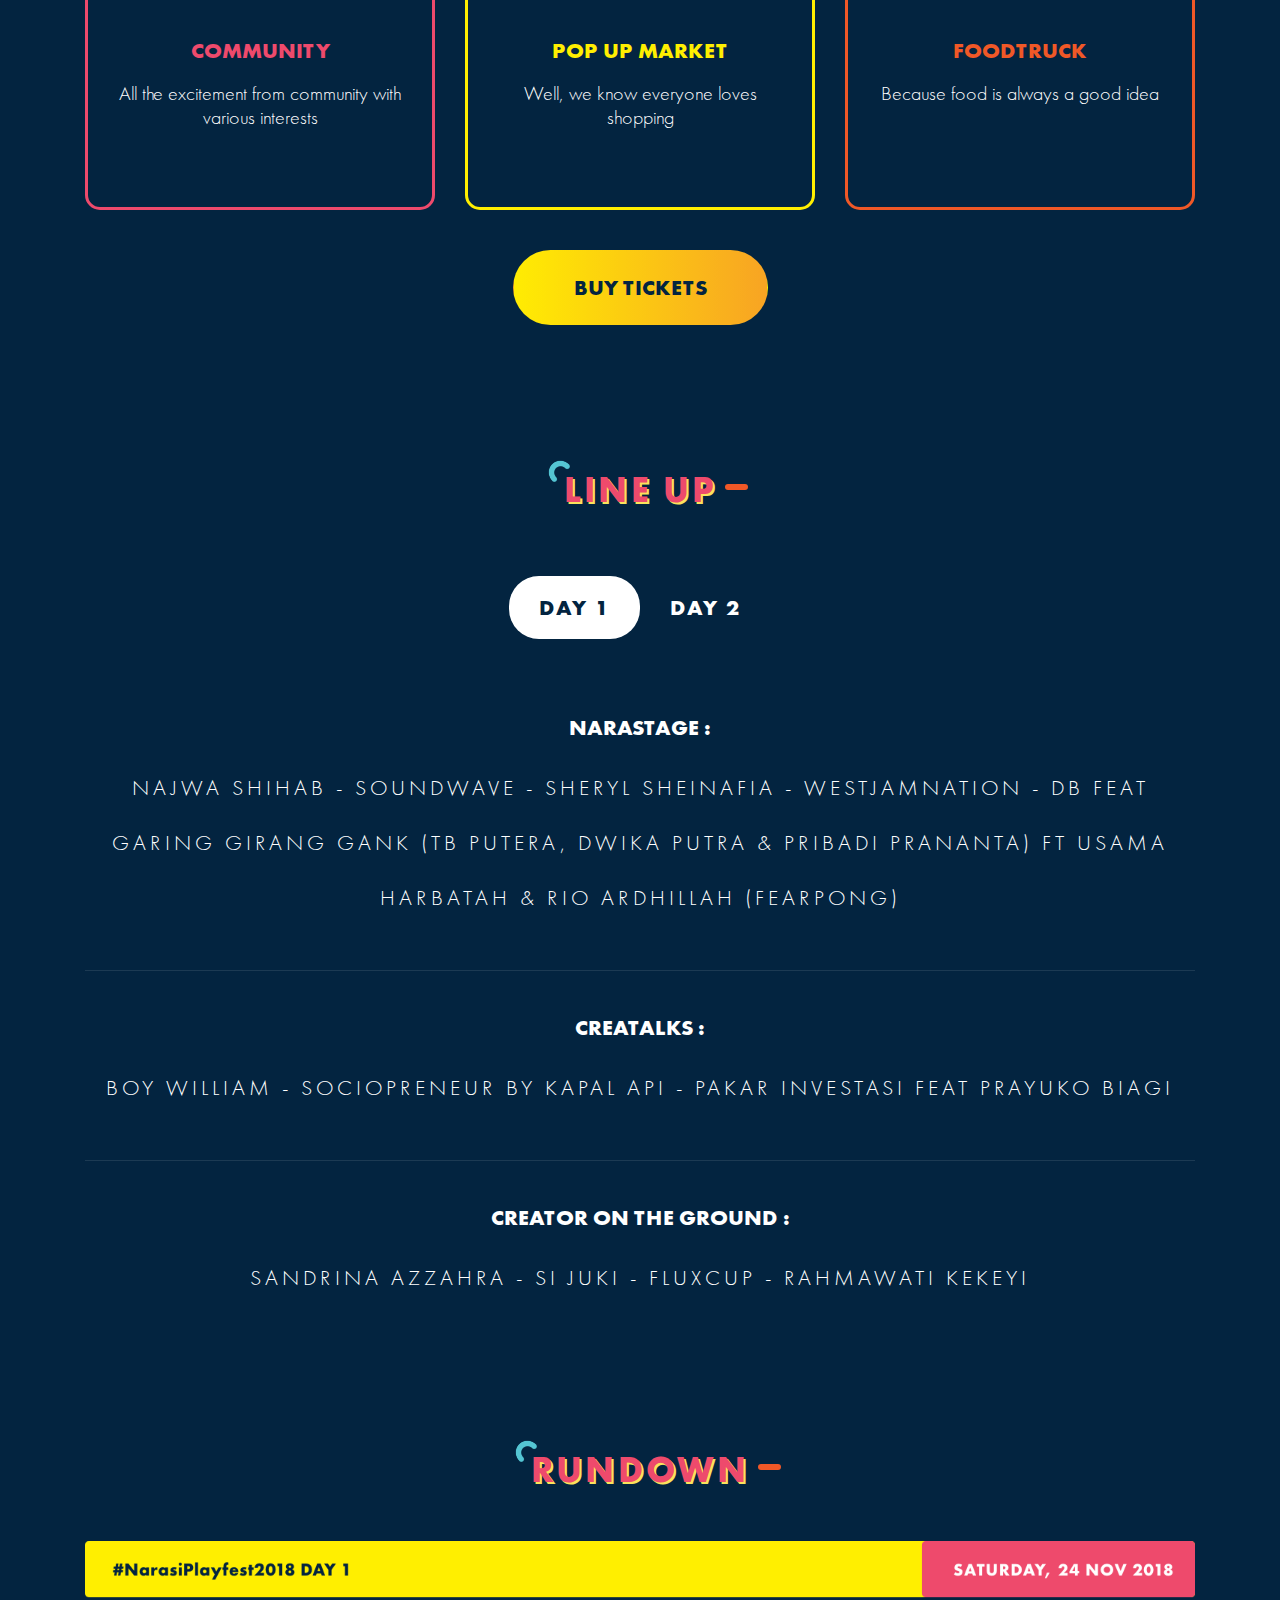
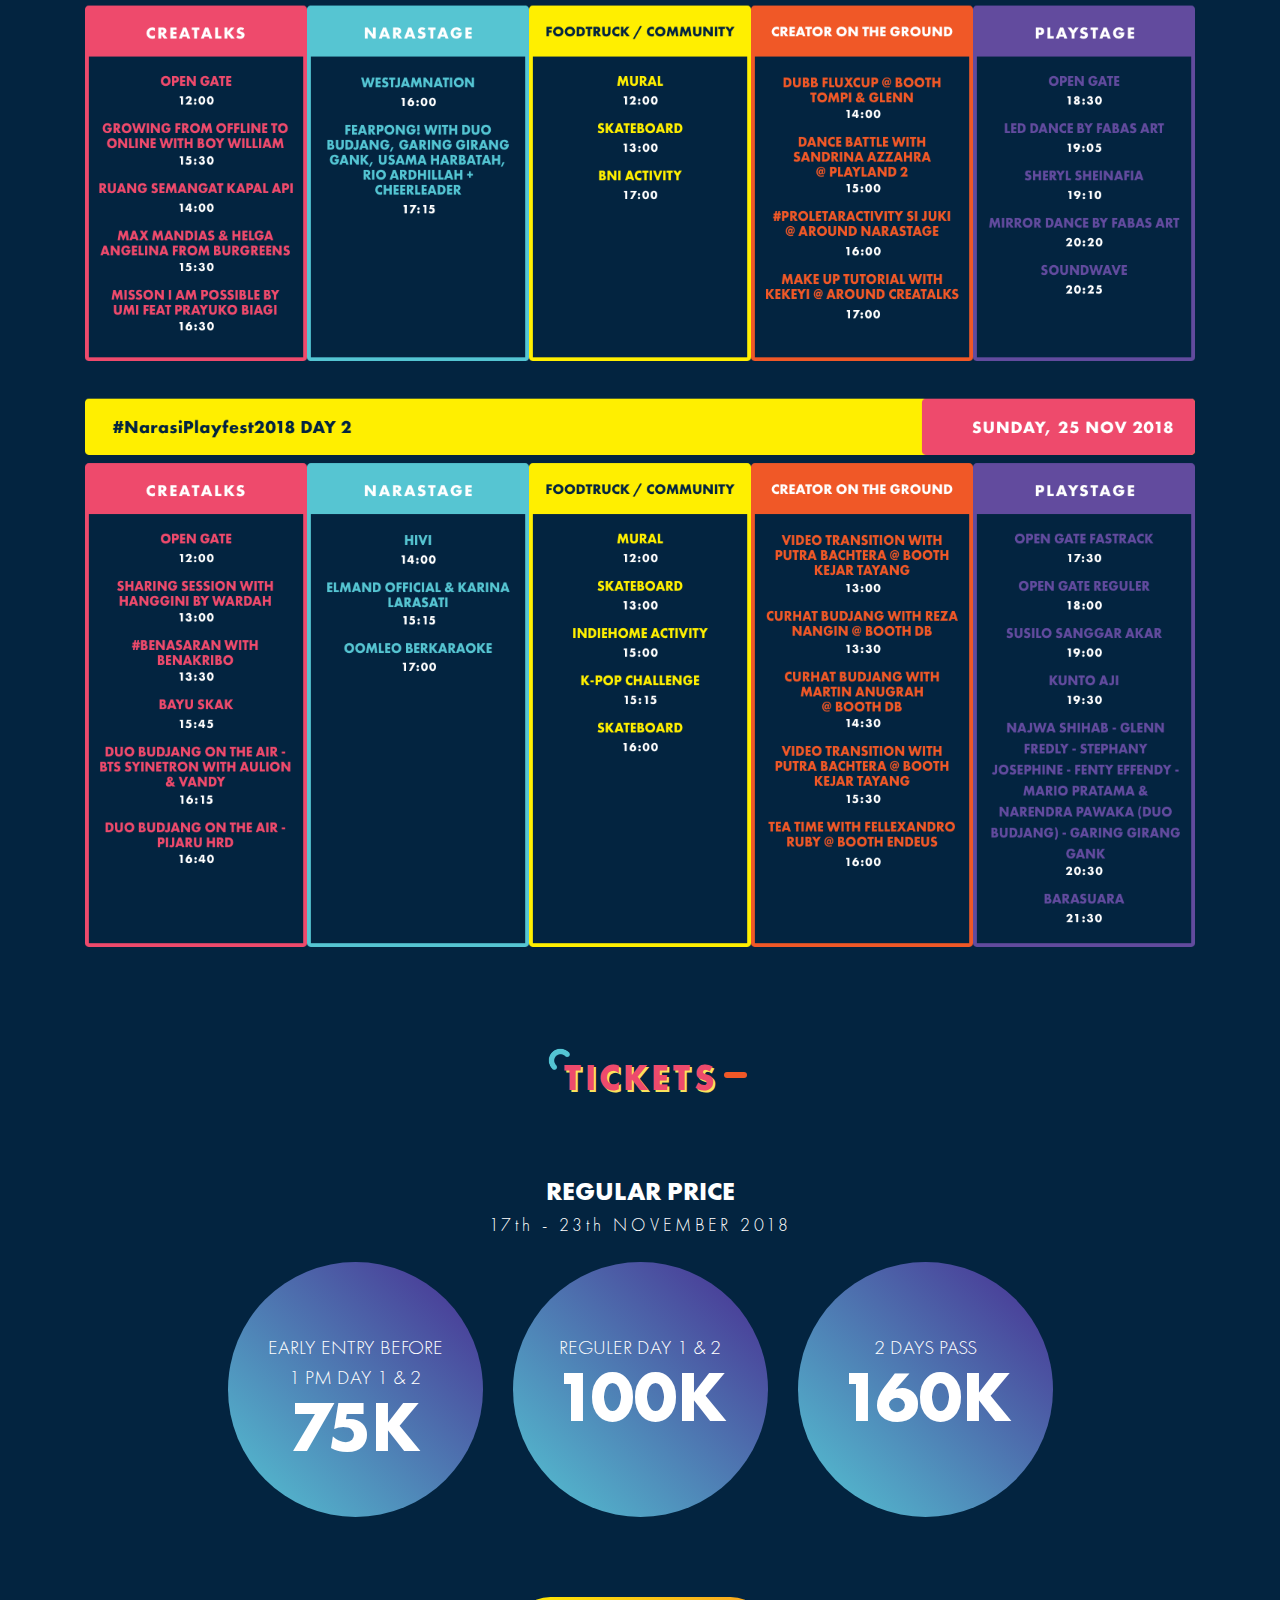
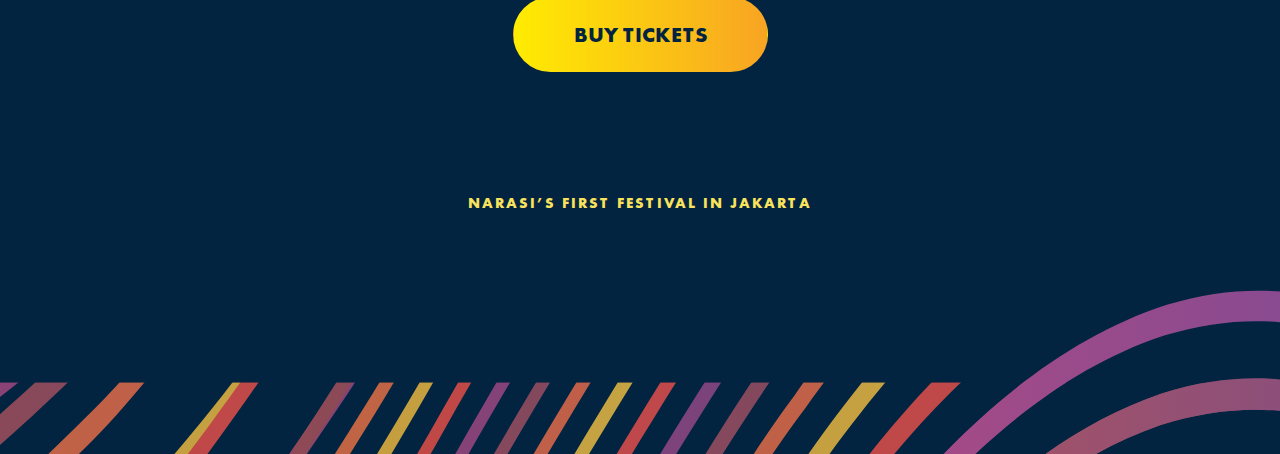
==== commit d92c95e5: "add rundown section" ====
--- a/playfest.html
+++ b/playfest.html
@@ -212,35 +212,18 @@
         </div>
     </div>
 
+    <div class="container pt-5 mt-5">
+            <div class="text-center">
+                <h3 class="heading-3 mt-5 mb-5">RUNDOWN</h3>
+                <div class="rundown"></div>
+            </div>
+        </div>
+
     <div class="container pt-5">
         <div class="text-center">
             <h3 class="heading-3 mt-5 mb-5">TICKETS</h3>
 
-            <div class="price-list">
-                <p class="mb-0 basic">PRESALE 2</p>
-                <p class="text-18 lt-4">9 - 16th NOVEMBER 2018</p>
-
-                <div class="row justify-content-md-center mt-4">
-                    <div class="col-lg-3 col-md-6 mb-3">
-                        <div class="presale">
-                            <p>DAY 1</p>
-                            <h4 class="price mb-0">65K</h4>
-                        </div>
-                    </div>
-                    <div class="col-lg-3 col-md-6 mb-3">
-                        <div class="presale">
-                            <p>DAY 2</p>
-                            <h4 class="price mb-0">65K</h4>
-                        </div>
-                    </div>
-                    <div class="col-lg-3 col-md-6 mb-3">
-                        <div class="presale">
-                            <p>2 DAY PASS</p>
-                            <h4 class="price mb-0">112K</h4>
-                        </div>
-                    </div>
-                </div>
-            </div>
+            
             <div class="price-list pt-4 mt-5 pb-3">
                 <p class="mb-0 basic">REGULAR PRICE</p>
                 <p class="text-18 lt-4">17th - 23th NOVEMBER 2018</p>
@@ -248,7 +231,7 @@
                 <div class="row justify-content-md-center mt-4">
                     <div class="col-lg-3 col-md-6 mb-3">
                         <div class="presale blue">
-                            <p class="pre-small">Early entry DAY 1 & 2</p>
+                            <p class="pre-small">EARLY ENTRY BEFORE 1 PM DAY 1 & 2</p>
                             <h4 class="price mb-0">75K</h4>
                         </div>
                     </div>
--- a/assets/css/styles.css
+++ b/assets/css/styles.css
@@ -234,7 +234,7 @@
     background: linear-gradient(202deg, rgba(250,227,92,1) 0%, rgba(241,154,36,1) 100%);
     color: #0164D3;
     border-radius: 50%;
-    padding: 80px 0px;
+    padding: 70px 35px;
     margin: auto;
     height: 255px;
 }
@@ -243,7 +243,7 @@
     margin-bottom: 8px;
 }
 .presale p.pre-small{
-    font-size: 23px;
+    font-size: 20px;
     margin-bottom: 15px;
     text-transform: uppercase;
 }
@@ -265,11 +265,18 @@
     margin-top: 120px;
     padding-bottom: 190px;
 }
+.rundown{
+    background: url(../../img/rundown.png) no-repeat top center;
+    width: 100%;
+    height: 1020px;
+    display: block;
+    background-size: contain;
+}
 @media (max-width: 576px) { 
     .presale{
-        width: 90%;
-        padding: 110px 0px;
-        height: auto;
+        width: 300px;
+        padding: 90px 60px;
+        height: 300px;
     }
     .logo{
        width: 300px;
@@ -280,4 +287,10 @@
     .basic, .basic-lite, .melst{
         font-size: 20px;
     }
+    .rundown{
+        background: url(../../img/rundown-mobile.png) no-repeat top center;
+        background-size: contain;
+        height: 2920px; 
+    }
+   
 }